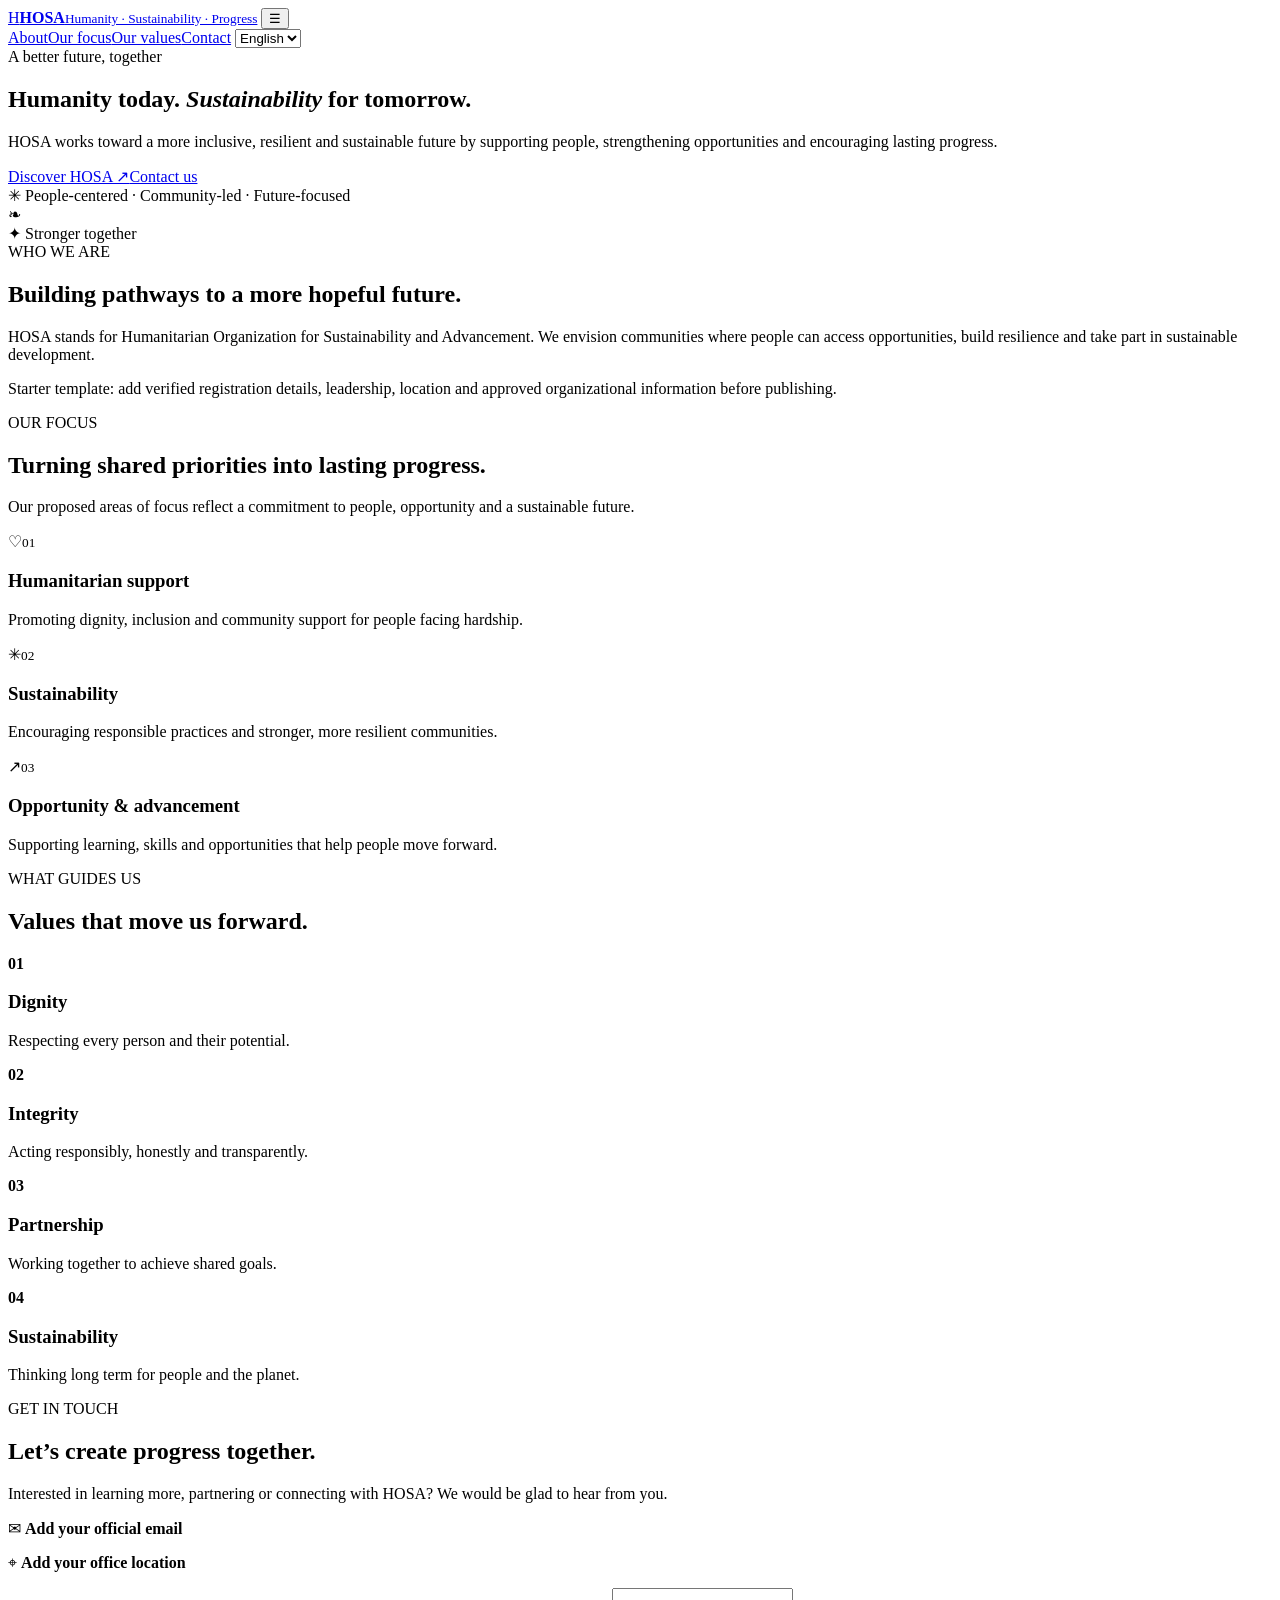
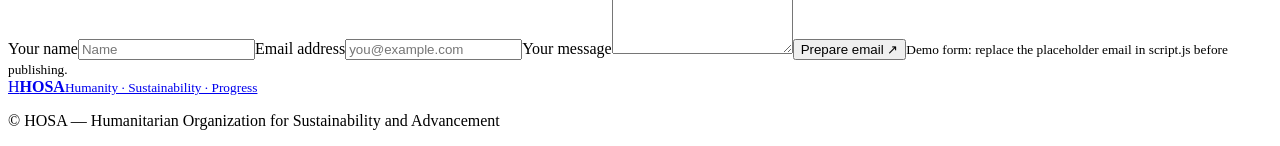
==== index.html @ 3c88d29b "Rename index[1].html to index.html" ====
<!doctype html>
<html lang="en" dir="ltr">
<head>
<meta charset="utf-8"><meta name="viewport" content="width=device-width, initial-scale=1">
<meta name="description" content="HOSA — Humanitarian Organization for Sustainability and Advancement">
<title>HOSA | Humanitarian Organization for Sustainability and Advancement</title>
<link rel="stylesheet" href="styles.css"><script src="script.js" defer></script>
</head>
<body>
<header class="header"><a class="brand" href="#home"><span class="logo">H</span><span><b>HOSA</b><small>Humanity · Sustainability · Progress</small></span></a>
<button id="menuBtn" class="menu-btn" aria-label="Open menu">☰</button>
<nav id="nav"><a href="#about" data-en="About" data-ps="زموږ په اړه" data-fa="درباره ما">About</a><a href="#focus" data-en="Our focus" data-ps="زموږ لومړیتوبونه" data-fa="حوزه‌های کاری">Our focus</a><a href="#values" data-en="Our values" data-ps="زموږ ارزښتونه" data-fa="ارزش‌های ما">Our values</a><a href="#contact" data-en="Contact" data-ps="اړیکه" data-fa="تماس">Contact</a>
<select id="lang" aria-label="Language"><option value="en">English</option><option value="ps">پښتو</option><option value="fa">دری</option></select></nav></header>
<main>
<section class="hero" id="home"><div class="hero-copy"><span class="eyebrow" data-en="A better future, together" data-ps="یو ښه راتلونکی، په ګډه" data-fa="آینده‌ای بهتر، باهم">A better future, together</span>
<h1 data-en="Humanity today. Sustainability for tomorrow." data-ps="نن بشردوستي؛ د سبا لپاره پایداري." data-fa="بشردوستی امروز؛ پایداری برای فردا.">Humanity today. <em>Sustainability</em> for tomorrow.</h1>
<p data-en="HOSA works toward a more inclusive, resilient and sustainable future by supporting people, strengthening opportunities and encouraging lasting progress." data-ps="HOSA د خلکو د ملاتړ، د فرصتونو د پیاوړتیا او دوامدار پرمختګ له لارې د یوه ټول‌شموله او پایدار راتلونکي لپاره کار کوي." data-fa="HOSA برای آینده‌ای فراگیر، تاب‌آور و پایدار از طریق حمایت از مردم و تقویت فرصت‌ها تلاش می‌کند.">HOSA works toward a more inclusive, resilient and sustainable future by supporting people, strengthening opportunities and encouraging lasting progress.</p>
<div class="actions"><a class="button primary" href="#about" data-en="Discover HOSA ↗" data-ps="HOSA وپېژنئ ↗" data-fa="آشنایی با HOSA ↗">Discover HOSA ↗</a><a class="button secondary" href="#contact" data-en="Contact us" data-ps="اړیکه ونیسئ" data-fa="تماس با ما">Contact us</a></div>
<div class="micro">✳ <span data-en="People-centered · Community-led · Future-focused" data-ps="د خلکو په محور · د ټولنې په مشرۍ · د راتلونکي لپاره" data-fa="مردم‌محور · جامعه‌محور · آینده‌نگر">People-centered · Community-led · Future-focused</span></div></div>
<div class="art" aria-label="Decorative illustration of people and nature"><div class="sun"></div><div class="ring ring1"></div><div class="ring ring2"></div><div class="hills"></div><div class="person p1"></div><div class="person p2"></div><div class="person p3"></div><div class="plant">❧</div><div class="float">✦ <span data-en="Stronger together" data-ps="په ګډه پیاوړي کېږو" data-fa="باهم نیرومندتر">Stronger together</span></div></div></section>
<section class="section intro" id="about"><div><label>WHO WE ARE</label><h2 data-en="Building pathways to a more hopeful future." data-ps="د یوه هیله‌من راتلونکي لپاره لارې جوړوو." data-fa="راه‌هایی به سوی آینده‌ای امیدوارکننده می‌سازیم.">Building pathways to a more hopeful future.</h2></div><div><p data-en="HOSA stands for Humanitarian Organization for Sustainability and Advancement. We envision communities where people can access opportunities, build resilience and take part in sustainable development." data-ps="HOSA د پایدارۍ او پرمختګ لپاره د بشردوستانه سازمان لنډ نوم دی. زموږ لید داسې ټولنې دي چې خلک پکې فرصتونو ته لاسرسی ولري او په پایدار پرمختګ کې برخه واخلي." data-fa="HOSA مخفف سازمان بشردوستانه برای پایداری و پیشرفت است. چشم‌انداز ما جوامعی است که مردم در آن به فرصت‌ها دسترسی داشته باشند و در توسعه پایدار سهم بگیرند.">HOSA stands for Humanitarian Organization for Sustainability and Advancement. We envision communities where people can access opportunities, build resilience and take part in sustainable development.</p><p class="notice" data-en="Starter template: add verified registration details, leadership, location and approved organizational information before publishing." data-ps="لومړنۍ نمونه: د رسمي خپرولو مخکې د مؤسسې تایید شوي ثبت، مشرتابه، ځای او معلومات ورزیات کړئ." data-fa="نسخه ابتدایی: پیش از نشر رسمی، معلومات تأییدشده ثبت، رهبری و موقعیت سازمان را اضافه کنید.">Starter template: add verified registration details, leadership, location and approved organizational information before publishing.</p></div></section>
<section class="section focus" id="focus"><div class="heading"><label>OUR FOCUS</label><h2 data-en="Turning shared priorities into lasting progress." data-ps="ګډ لومړیتوبونه په دوامدار پرمختګ بدلول." data-fa="تبدیل اولویت‌های مشترک به پیشرفت پایدار.">Turning shared priorities into lasting progress.</h2><p data-en="Our proposed areas of focus reflect a commitment to people, opportunity and a sustainable future." data-ps="زموږ کاري لومړیتوبونه د خلکو، فرصتونو او پایدار راتلونکي پر ژمنتیا ولاړ دي." data-fa="حوزه‌های کاری پیشنهادی ما نشان‌دهنده تعهد به مردم، فرصت‌ها و آینده پایدار است.">Our proposed areas of focus reflect a commitment to people, opportunity and a sustainable future.</p></div>
<div class="cards"><article><span class="ico">♡</span><small>01</small><h3 data-en="Humanitarian support" data-ps="بشردوستانه ملاتړ" data-fa="حمایت بشردوستانه">Humanitarian support</h3><p data-en="Promoting dignity, inclusion and community support for people facing hardship." data-ps="له ستونزو سره مخ خلکو ته د درناوي، ټول‌شمولیت او ټولنیز ملاتړ پیاوړتیا." data-fa="تقویت کرامت، فراگیری و حمایت اجتماعی از افراد نیازمند.">Promoting dignity, inclusion and community support for people facing hardship.</p></article>
<article class="featured"><span class="ico">✳</span><small>02</small><h3 data-en="Sustainability" data-ps="پایداري" data-fa="پایداری">Sustainability</h3><p data-en="Encouraging responsible practices and stronger, more resilient communities." data-ps="مسؤلانه کړنې او پیاوړې، مقاومې ټولنې هڅول." data-fa="تشویق روش‌های مسئولانه و جوامع نیرومند و تاب‌آور.">Encouraging responsible practices and stronger, more resilient communities.</p></article>
<article><span class="ico">↗</span><small>03</small><h3 data-en="Opportunity & advancement" data-ps="فرصتونه او پرمختګ" data-fa="فرصت و پیشرفت">Opportunity & advancement</h3><p data-en="Supporting learning, skills and opportunities that help people move forward." data-ps="زده‌کړې، مهارتونو او فرصتونو ته ملاتړ چې خلک مخته وړي." data-fa="حمایت از آموزش، مهارت‌ها و فرصت‌هایی که مردم را به پیش می‌برند.">Supporting learning, skills and opportunities that help people move forward.</p></article></div></section>
<section class="section values" id="values"><div class="heading center"><label>WHAT GUIDES US</label><h2 data-en="Values that move us forward." data-ps="هغه ارزښتونه چې موږ مخته وړي." data-fa="ارزش‌هایی که ما را پیش می‌برند.">Values that move us forward.</h2></div><div class="value-grid"><article><b>01</b><h3 data-en="Dignity" data-ps="انساني کرامت" data-fa="کرامت">Dignity</h3><p data-en="Respecting every person and their potential." data-ps="د هر انسان او وړتیاوو درناوی." data-fa="احترام به هر فرد و توانایی‌های او.">Respecting every person and their potential.</p></article><article><b>02</b><h3 data-en="Integrity" data-ps="رښتینولي" data-fa="صداقت">Integrity</h3><p data-en="Acting responsibly, honestly and transparently." data-ps="په مسؤلانه، صادقانه او روښانه ډول عمل کول." data-fa="عمل‌کردن مسئولانه، صادقانه و شفاف.">Acting responsibly, honestly and transparently.</p></article><article><b>03</b><h3 data-en="Partnership" data-ps="ملګرتیا" data-fa="همکاری">Partnership</h3><p data-en="Working together to achieve shared goals." data-ps="د ګډو موخو لپاره په ګډه کار کول." data-fa="کار مشترک برای رسیدن به اهداف مشترک.">Working together to achieve shared goals.</p></article><article><b>04</b><h3 data-en="Sustainability" data-ps="پایداري" data-fa="پایداری">Sustainability</h3><p data-en="Thinking long term for people and the planet." data-ps="د خلکو او چاپېریال لپاره اوږدمهاله فکر." data-fa="نگاه درازمدت برای مردم و محیط زیست.">Thinking long term for people and the planet.</p></article></div></section>
<section class="contact" id="contact"><div class="contact-copy"><label>GET IN TOUCH</label><h2 data-en="Let’s create progress together." data-ps="راځئ په ګډه پرمختګ رامنځته کړو." data-fa="بیایید باهم پیشرفت ایجاد کنیم.">Let’s create progress together.</h2><p data-en="Interested in learning more, partnering or connecting with HOSA? We would be glad to hear from you." data-ps="غواړئ HOSA وپېژنئ یا همکاري ورسره وکړئ؟ موږ به ستاسو له پیغام څخه خوښ شو." data-fa="می‌خواهید درباره HOSA بیشتر بدانید یا همکاری کنید؟ از شنیدن پیام شما خوشحال می‌شویم.">Interested in learning more, partnering or connecting with HOSA? We would be glad to hear from you.</p><p>✉ <b data-en="Add your official email" data-ps="خپل رسمي ایمیل ولیکئ" data-fa="ایمیل رسمی را اضافه کنید">Add your official email</b></p><p>⌖ <b data-en="Add your office location" data-ps="د دفتر ځای ولیکئ" data-fa="موقعیت دفتر را اضافه کنید">Add your office location</b></p></div>
<form id="contactForm"><label for="name" data-en="Your name" data-ps="ستاسو نوم" data-fa="نام شما">Your name</label><input id="name" required placeholder="Name"><label for="email" data-en="Email address" data-ps="برېښنالیک" data-fa="آدرس ایمیل">Email address</label><input id="email" type="email" required placeholder="you@example.com"><label for="message" data-en="Your message" data-ps="ستاسو پیغام" data-fa="پیام شما">Your message</label><textarea id="message" required rows="4"></textarea><button class="button primary" type="submit" data-en="Prepare email ↗" data-ps="ایمیل چمتو کړئ ↗" data-fa="آماده‌سازی ایمیل ↗">Prepare email ↗</button><small id="formNote">Demo form: replace the placeholder email in script.js before publishing.</small></form></section>
</main><footer><a class="brand" href="#home"><span class="logo">H</span><span><b>HOSA</b><small>Humanity · Sustainability · Progress</small></span></a><p>© <span id="year"></span> HOSA — Humanitarian Organization for Sustainability and Advancement</p></footer>
</body></html>
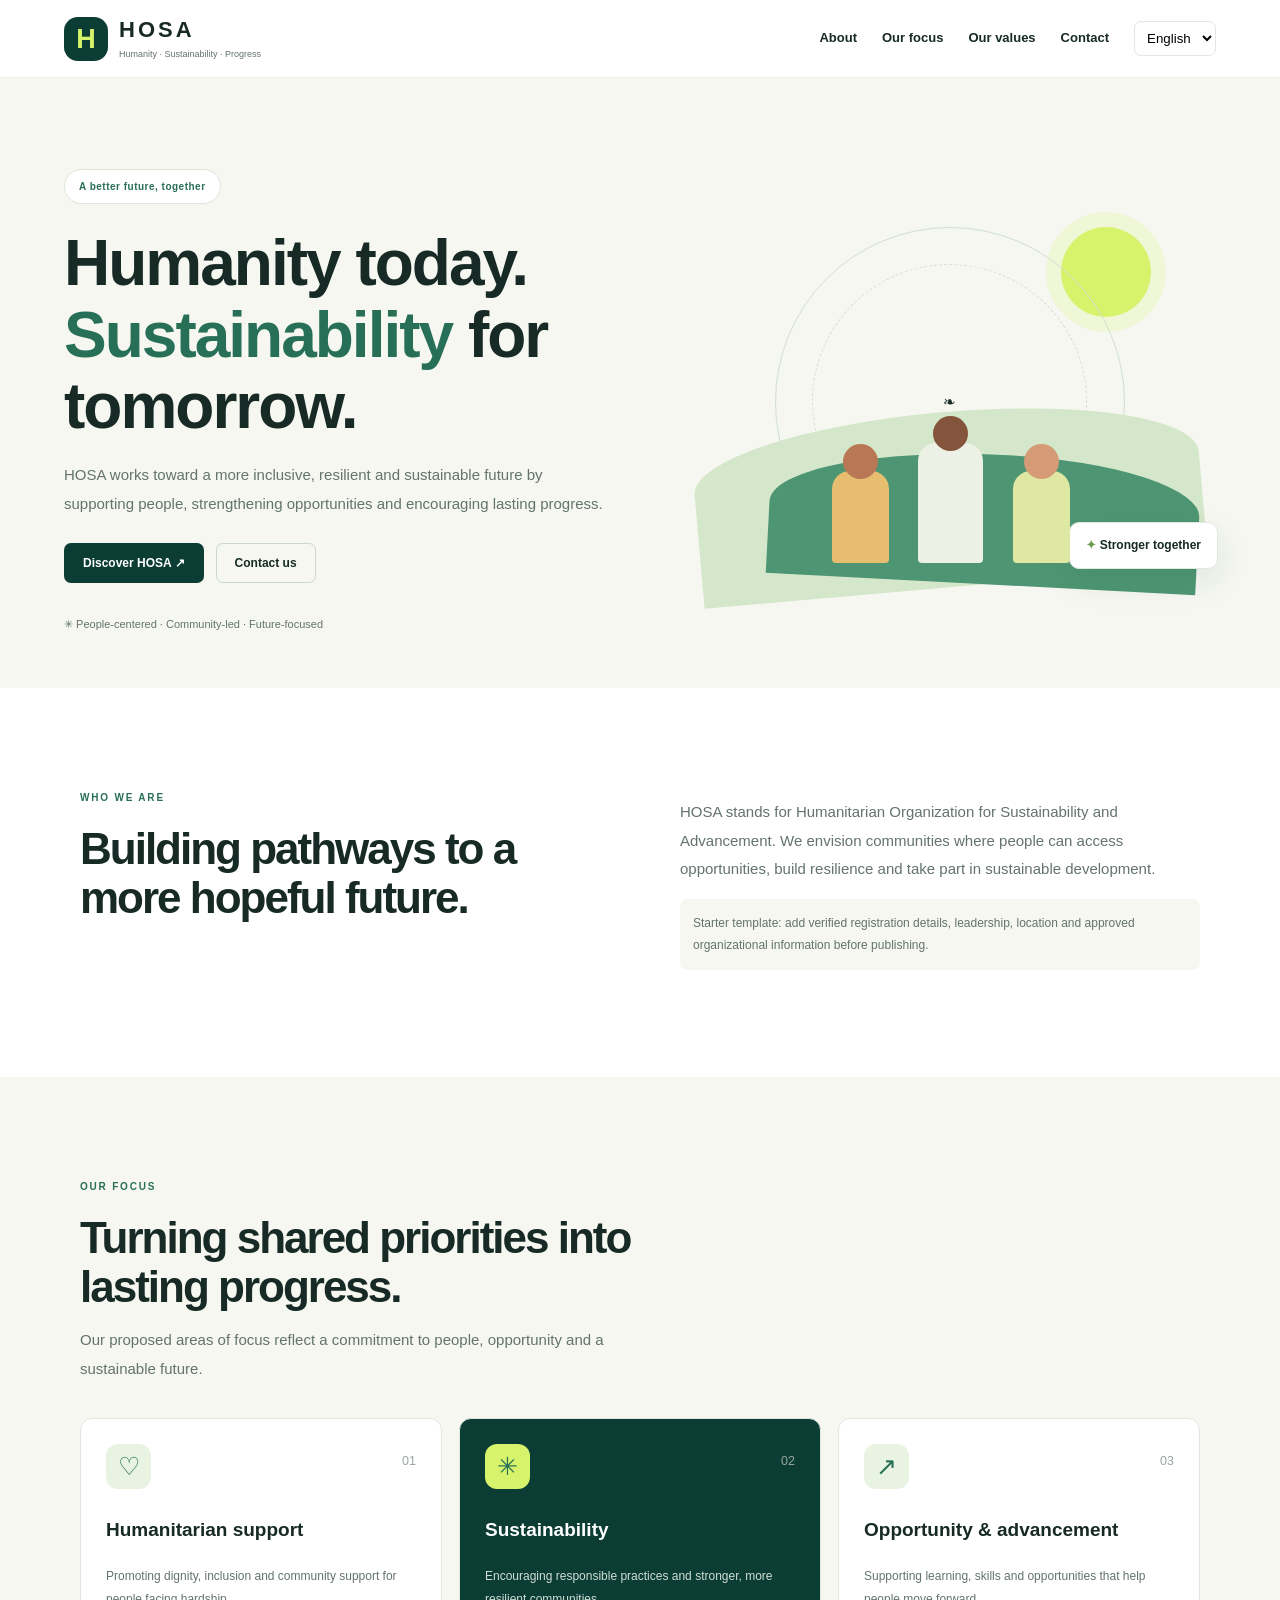
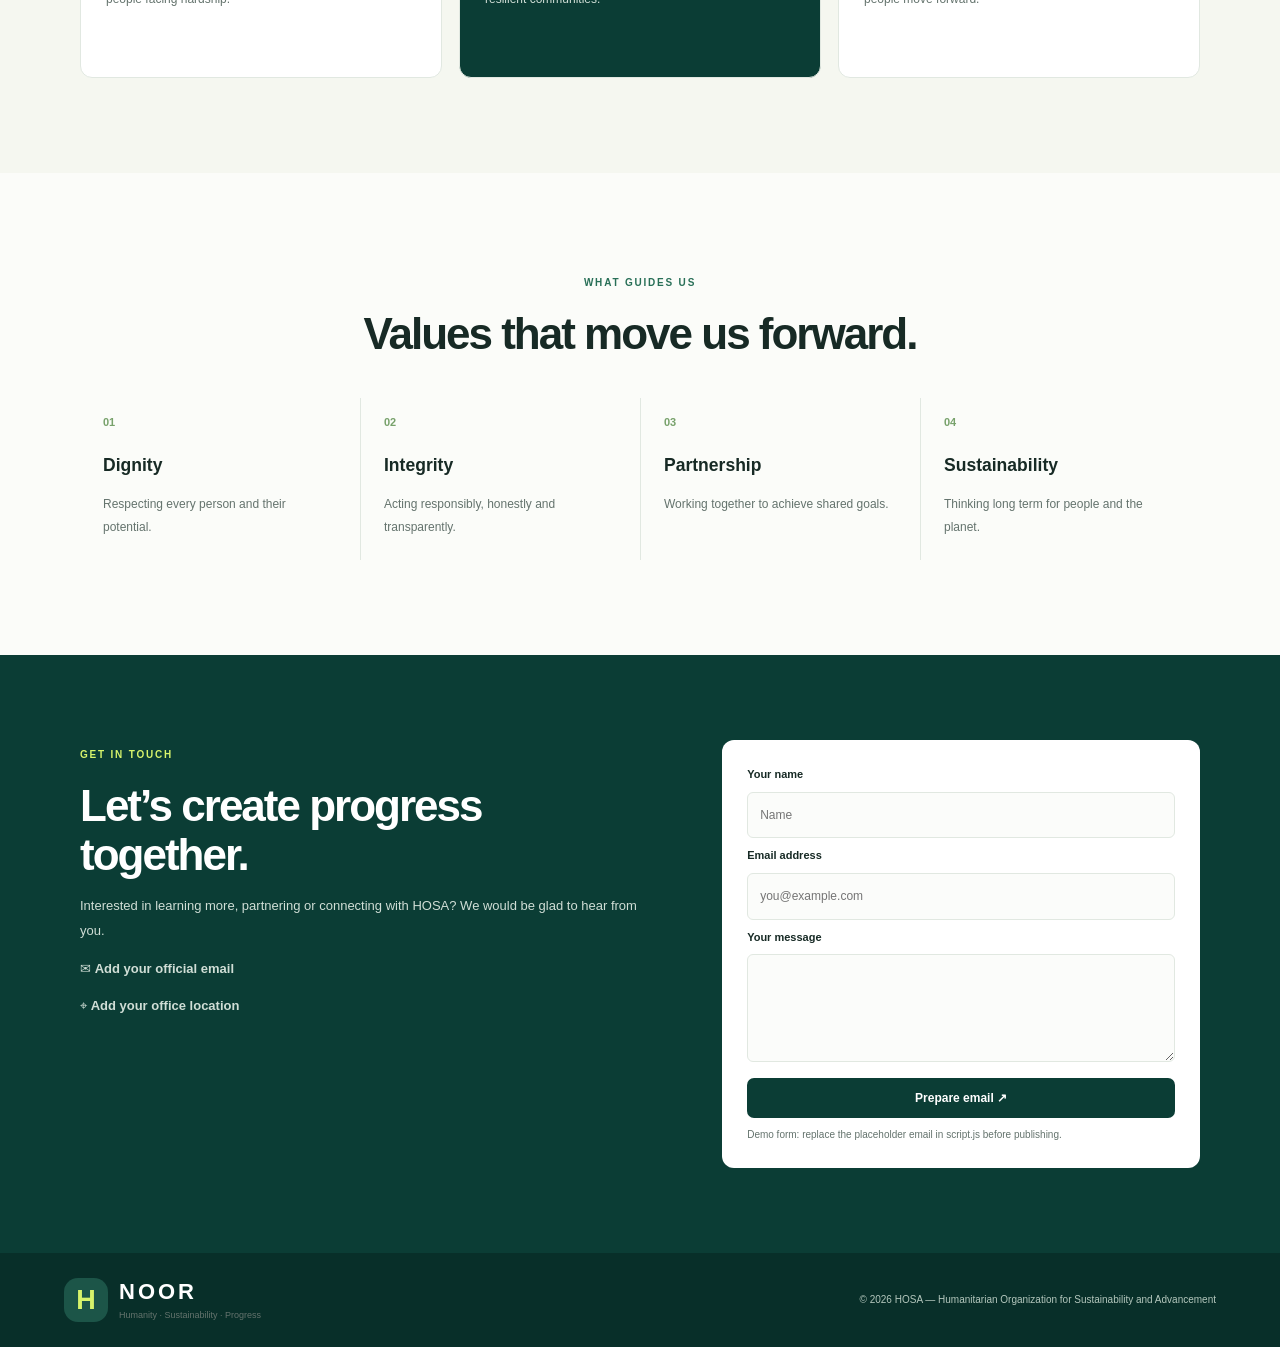
==== commit 14f387b3: "Update organization name and description in index.html" ====
--- a/index.html
+++ b/index.html
@@ -2,8 +2,8 @@
 <html lang="en" dir="ltr">
 <head>
 <meta charset="utf-8"><meta name="viewport" content="width=device-width, initial-scale=1">
-<meta name="description" content="HOSA — Humanitarian Organization for Sustainability and Advancement">
-<title>HOSA | Humanitarian Organization for Sustainability and Advancement</title>
+<meta name="description" content="NOOR — Nonprofit Organization for Opportunities and Relief">
+<title>NOOR | Nonprofit Organization for Opportunities and Relief</title>
 <link rel="stylesheet" href="styles.css"><script src="script.js" defer></script>
 </head>
 <body>
@@ -13,8 +13,8 @@
 <select id="lang" aria-label="Language"><option value="en">English</option><option value="ps">پښتو</option><option value="fa">دری</option></select></nav></header>
 <main>
 <section class="hero" id="home"><div class="hero-copy"><span class="eyebrow" data-en="A better future, together" data-ps="یو ښه راتلونکی، په ګډه" data-fa="آینده‌ای بهتر، باهم">A better future, together</span>
-<h1 data-en="Humanity today. Sustainability for tomorrow." data-ps="نن بشردوستي؛ د سبا لپاره پایداري." data-fa="بشردوستی امروز؛ پایداری برای فردا.">Humanity today. <em>Sustainability</em> for tomorrow.</h1>
-<p data-en="HOSA works toward a more inclusive, resilient and sustainable future by supporting people, strengthening opportunities and encouraging lasting progress." data-ps="HOSA د خلکو د ملاتړ، د فرصتونو د پیاوړتیا او دوامدار پرمختګ له لارې د یوه ټول‌شموله او پایدار راتلونکي لپاره کار کوي." data-fa="HOSA برای آینده‌ای فراگیر، تاب‌آور و پایدار از طریق حمایت از مردم و تقویت فرصت‌ها تلاش می‌کند.">HOSA works toward a more inclusive, resilient and sustainable future by supporting people, strengthening opportunities and encouraging lasting progress.</p>
+<h1 data-en="Hope Through Humanity." data-ps="د انسانیت له لارې هیله." data-fa="امید از مسیر انسانیت.">Humanity today. <em>Sustainability</em> for tomorrow.</h1>
+<p data-en="NOOR works toward a more inclusive, resilient and sustainable future by supporting people, strengthening opportunities and encouraging lasting progress." data-ps="HOSA د خلکو د ملاتړ، د فرصتونو د پیاوړتیا او دوامدار پرمختګ له لارې د یوه ټول‌شموله او پایدار راتلونکي لپاره کار کوي." data-fa="HOSA برای آینده‌ای فراگیر، تاب‌آور و پایدار از طریق حمایت از مردم و تقویت فرصت‌ها تلاش می‌کند.">HOSA works toward a more inclusive, resilient and sustainable future by supporting people, strengthening opportunities and encouraging lasting progress.</p>
 <div class="actions"><a class="button primary" href="#about" data-en="Discover HOSA ↗" data-ps="HOSA وپېژنئ ↗" data-fa="آشنایی با HOSA ↗">Discover HOSA ↗</a><a class="button secondary" href="#contact" data-en="Contact us" data-ps="اړیکه ونیسئ" data-fa="تماس با ما">Contact us</a></div>
 <div class="micro">✳ <span data-en="People-centered · Community-led · Future-focused" data-ps="د خلکو په محور · د ټولنې په مشرۍ · د راتلونکي لپاره" data-fa="مردم‌محور · جامعه‌محور · آینده‌نگر">People-centered · Community-led · Future-focused</span></div></div>
 <div class="art" aria-label="Decorative illustration of people and nature"><div class="sun"></div><div class="ring ring1"></div><div class="ring ring2"></div><div class="hills"></div><div class="person p1"></div><div class="person p2"></div><div class="person p3"></div><div class="plant">❧</div><div class="float">✦ <span data-en="Stronger together" data-ps="په ګډه پیاوړي کېږو" data-fa="باهم نیرومندتر">Stronger together</span></div></div></section>
@@ -26,5 +26,5 @@
 <section class="section values" id="values"><div class="heading center"><label>WHAT GUIDES US</label><h2 data-en="Values that move us forward." data-ps="هغه ارزښتونه چې موږ مخته وړي." data-fa="ارزش‌هایی که ما را پیش می‌برند.">Values that move us forward.</h2></div><div class="value-grid"><article><b>01</b><h3 data-en="Dignity" data-ps="انساني کرامت" data-fa="کرامت">Dignity</h3><p data-en="Respecting every person and their potential." data-ps="د هر انسان او وړتیاوو درناوی." data-fa="احترام به هر فرد و توانایی‌های او.">Respecting every person and their potential.</p></article><article><b>02</b><h3 data-en="Integrity" data-ps="رښتینولي" data-fa="صداقت">Integrity</h3><p data-en="Acting responsibly, honestly and transparently." data-ps="په مسؤلانه، صادقانه او روښانه ډول عمل کول." data-fa="عمل‌کردن مسئولانه، صادقانه و شفاف.">Acting responsibly, honestly and transparently.</p></article><article><b>03</b><h3 data-en="Partnership" data-ps="ملګرتیا" data-fa="همکاری">Partnership</h3><p data-en="Working together to achieve shared goals." data-ps="د ګډو موخو لپاره په ګډه کار کول." data-fa="کار مشترک برای رسیدن به اهداف مشترک.">Working together to achieve shared goals.</p></article><article><b>04</b><h3 data-en="Sustainability" data-ps="پایداري" data-fa="پایداری">Sustainability</h3><p data-en="Thinking long term for people and the planet." data-ps="د خلکو او چاپېریال لپاره اوږدمهاله فکر." data-fa="نگاه درازمدت برای مردم و محیط زیست.">Thinking long term for people and the planet.</p></article></div></section>
 <section class="contact" id="contact"><div class="contact-copy"><label>GET IN TOUCH</label><h2 data-en="Let’s create progress together." data-ps="راځئ په ګډه پرمختګ رامنځته کړو." data-fa="بیایید باهم پیشرفت ایجاد کنیم.">Let’s create progress together.</h2><p data-en="Interested in learning more, partnering or connecting with HOSA? We would be glad to hear from you." data-ps="غواړئ HOSA وپېژنئ یا همکاري ورسره وکړئ؟ موږ به ستاسو له پیغام څخه خوښ شو." data-fa="می‌خواهید درباره HOSA بیشتر بدانید یا همکاری کنید؟ از شنیدن پیام شما خوشحال می‌شویم.">Interested in learning more, partnering or connecting with HOSA? We would be glad to hear from you.</p><p>✉ <b data-en="Add your official email" data-ps="خپل رسمي ایمیل ولیکئ" data-fa="ایمیل رسمی را اضافه کنید">Add your official email</b></p><p>⌖ <b data-en="Add your office location" data-ps="د دفتر ځای ولیکئ" data-fa="موقعیت دفتر را اضافه کنید">Add your office location</b></p></div>
 <form id="contactForm"><label for="name" data-en="Your name" data-ps="ستاسو نوم" data-fa="نام شما">Your name</label><input id="name" required placeholder="Name"><label for="email" data-en="Email address" data-ps="برېښنالیک" data-fa="آدرس ایمیل">Email address</label><input id="email" type="email" required placeholder="you@example.com"><label for="message" data-en="Your message" data-ps="ستاسو پیغام" data-fa="پیام شما">Your message</label><textarea id="message" required rows="4"></textarea><button class="button primary" type="submit" data-en="Prepare email ↗" data-ps="ایمیل چمتو کړئ ↗" data-fa="آماده‌سازی ایمیل ↗">Prepare email ↗</button><small id="formNote">Demo form: replace the placeholder email in script.js before publishing.</small></form></section>
-</main><footer><a class="brand" href="#home"><span class="logo">H</span><span><b>HOSA</b><small>Humanity · Sustainability · Progress</small></span></a><p>© <span id="year"></span> HOSA — Humanitarian Organization for Sustainability and Advancement</p></footer>
+</main><footer><a class="brand" href="#home"><span class="logo">H</span><span><b>NOOR</b><small>Humanity · Sustainability · Progress</small></span></a><p>© <span id="year"></span> HOSA — Humanitarian Organization for Sustainability and Advancement</p></footer>
 </body></html>
--- a/styles.css
+++ b/styles.css
@@ -0,0 +1,3 @@
+@import url('https://fonts.googleapis.com/css2?family=DM+Sans:wght@400;500;600;700;800&display=swap');
+:root{--green:#0b3d35;--green2:#286f57;--lime:#d7f36b;--cream:#f5f7f0;--ink:#172a25;--muted:#64736d;--line:#e1e8e1}*{box-sizing:border-box}html{scroll-behavior:smooth}body{margin:0;color:var(--ink);font:15px/1.7 'DM Sans',Arial,sans-serif}a{color:inherit;text-decoration:none}.header{height:78px;display:flex;align-items:center;justify-content:space-between;padding:0 max(5%,calc((100% - 1180px)/2));border-bottom:1px solid #e9eee8;background:#fff;position:sticky;top:0;z-index:5}.brand{display:flex;align-items:center;gap:11px}.brand>span:last-child{display:flex;flex-direction:column;line-height:1.2}.brand b{font-size:22px;letter-spacing:3px}.brand small{font-size:9px;color:var(--muted);margin-top:5px}.logo{background:var(--green);color:var(--lime);width:44px;height:44px;border-radius:14px;display:grid;place-items:center;font-size:27px;font-weight:800}.header nav{display:flex;align-items:center;gap:25px;font-size:13px;font-weight:700}.header nav a:hover{color:var(--green2)}select{padding:8px;border:1px solid var(--line);border-radius:7px;background:white}.menu-btn{display:none;background:white;border:1px solid var(--line);border-radius:8px;padding:8px 12px;font-size:20px}.hero{background:var(--cream);padding:75px max(5%,calc((100% - 1180px)/2)) 38px;display:grid;grid-template-columns:1.05fr .95fr;align-items:center;gap:30px;min-height:610px;overflow:hidden}.eyebrow,label{font-size:10px;font-weight:800;letter-spacing:1.8px;color:var(--green2)}.eyebrow{display:inline-block;background:white;border:1px solid #dbe8d9;border-radius:30px;padding:8px 14px;letter-spacing:.5px}.hero h1,.section h2,.contact h2{font-size:clamp(38px,5vw,64px);line-height:1.12;letter-spacing:-2px;margin:24px 0 18px}.hero h1 em{font-style:normal;color:var(--green2)}.hero p,.section p,.contact p{color:var(--muted);line-height:1.9}.hero-copy>p{max-width:540px}.actions{display:flex;gap:12px;flex-wrap:wrap;margin-top:25px}.button{display:inline-flex;align-items:center;justify-content:center;border:1px solid transparent;border-radius:7px;padding:12px 18px;font:700 12px 'DM Sans',sans-serif;cursor:pointer}.primary{background:var(--green);color:white}.secondary{border-color:#cbd8ce}.micro{margin-top:32px;color:var(--muted);font-size:11px}.art{height:410px;position:relative;display:grid;place-items:center}.ring{position:absolute;border:1px solid #d1e0d0;border-radius:50%;width:350px;height:350px}.ring2{width:275px;height:275px;border-style:dashed}.sun{position:absolute;width:90px;height:90px;background:var(--lime);border-radius:50%;top:30px;right:65px;box-shadow:0 0 0 15px #d7f36b30}.hills{position:absolute;bottom:20px;width:95%;height:175px;background:#d4e7ca;border-radius:50% 50% 0 0/35% 35% 0 0;transform:rotate(-5deg)}.hills:after{content:"";position:absolute;bottom:0;left:14%;width:85%;height:130px;background:#4e9673;border-radius:55% 45% 0 0/45% 40% 0 0;transform:rotate(8deg)}.person{position:absolute;z-index:2;bottom:44px;width:57px;height:92px;border-radius:18px 18px 4px 4px;background:#e6bd70}.person:before{content:"";position:absolute;width:35px;height:35px;left:11px;top:-27px;border-radius:50%;background:#b97855}.p1{left:28%;background:#e7bd70}.p2{left:44%;height:120px;width:65px;background:#edf1e5}.p2:before{left:15px;background:#85543d}.p3{left:62%;background:#dfe8a2}.p3:before{background:#d59b77}.float{position:absolute;bottom:38px;right:-2px;background:#fff;border:1px solid var(--line);border-radius:10px;padding:12px 16px;box-shadow:0 12px 35px #123d2817;font-size:12px;font-weight:800}.float:first-letter{color:#6d9b4b}.section{padding:95px max(5%,calc((100% - 1120px)/2))}.intro{display:grid;grid-template-columns:1fr 1fr;gap:80px}.section h2,.contact h2{font-size:clamp(32px,3.5vw,44px);margin:15px 0}.notice{font-size:12px!important;background:#f5f7f0;padding:13px;border-radius:7px}.focus{background:#f5f7f0}.heading{max-width:650px;margin-bottom:35px}.heading p{max-width:550px}.cards{display:grid;grid-template-columns:repeat(3,1fr);gap:17px}.cards article{position:relative;padding:25px;background:white;border:1px solid var(--line);border-radius:12px;min-height:260px}.cards article.featured{background:var(--green);color:white}.ico{display:grid;place-items:center;width:45px;height:45px;border-radius:12px;background:#e8f3e1;color:var(--green2);font-size:25px}.featured .ico{background:var(--lime)}.cards small{position:absolute;right:25px;top:32px;color:#9aa69d}.cards h3{margin-top:25px;font-size:19px}.cards p,.value-grid p{font-size:12px;color:var(--muted)}.featured p{color:#d0ded6}.values{background:#fbfcf9}.center{text-align:center;margin-inline:auto}.value-grid{display:grid;grid-template-columns:repeat(4,1fr);margin-top:40px}.value-grid article{padding:10px 23px;border-left:1px solid var(--line)}.value-grid article:first-child{border:0}.value-grid b{color:#77a16b;font-size:11px}.value-grid h3{margin-bottom:5px}.contact{background:var(--green);color:white;padding:85px max(5%,calc((100% - 1120px)/2));display:grid;grid-template-columns:1fr .85fr;gap:80px}.contact label{color:var(--lime)}.contact p{color:#d0ded6;font-size:13px}.contact form{background:white;color:var(--ink);border-radius:12px;padding:25px;display:flex;flex-direction:column;gap:8px}.contact form label{color:var(--ink);letter-spacing:0;font-size:11px}.contact input,.contact textarea{padding:12px;border:1px solid var(--line);border-radius:6px;font:inherit;font-size:12px;background:#fbfcfa}.contact form .button{margin-top:8px}.contact form small{font-size:10px;color:var(--muted)}footer{background:#082f29;color:white;padding:25px 5%;display:flex;align-items:center;justify-content:space-between;gap:20px}footer .logo{background:#1c5548}footer p{font-size:10px;color:#b4c7bd} [dir=rtl] body{text-align:right}[dir=rtl] .header,[dir=rtl] .header nav,[dir=rtl] .actions{direction:rtl}[dir=rtl] .sun{right:auto;left:65px}[dir=rtl] .float{right:auto;left:0}[dir=rtl] .p1{left:auto;right:28%}[dir=rtl] .p2{left:auto;right:44%}[dir=rtl] .p3{left:auto;right:62%}
+@media(max-width:760px){.header{height:70px;padding:0 18px}.menu-btn{display:block}.header nav{display:none;position:absolute;top:69px;left:0;right:0;background:white;padding:20px;flex-direction:column;align-items:stretch;gap:16px;border-bottom:1px solid var(--line)}.header nav.open{display:flex}.hero{padding:48px 22px 25px;grid-template-columns:1fr}.hero h1{font-size:43px}.art{height:320px}.ring{width:280px;height:280px}.ring2{width:220px;height:220px}.intro{grid-template-columns:1fr;gap:20px}.section{padding:65px 22px}.cards{grid-template-columns:1fr}.cards article{min-height:220px}.value-grid{grid-template-columns:1fr 1fr;row-gap:20px}.value-grid article:nth-child(3){border:0}.value-grid article{padding:10px 15px}.contact{padding:60px 22px;grid-template-columns:1fr;gap:25px}footer{align-items:flex-start;flex-direction:column;padding:25px 22px}}
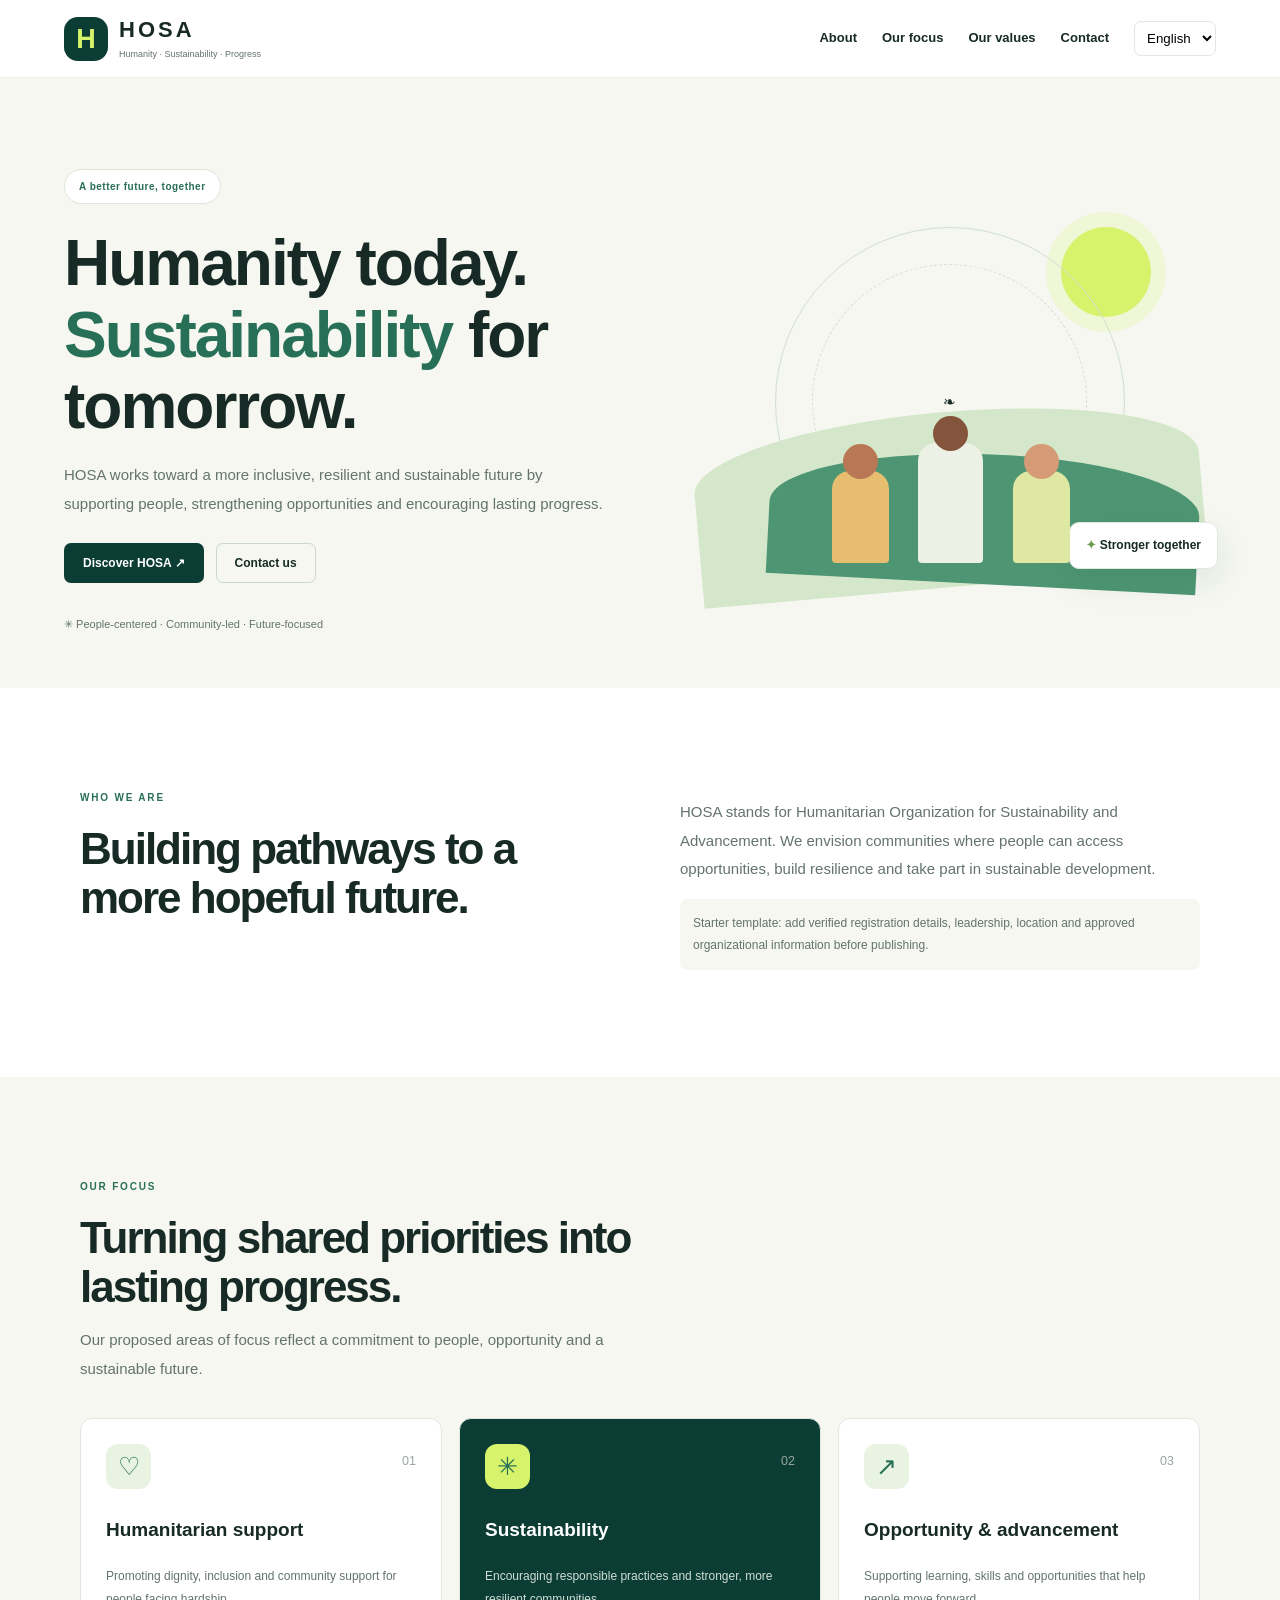
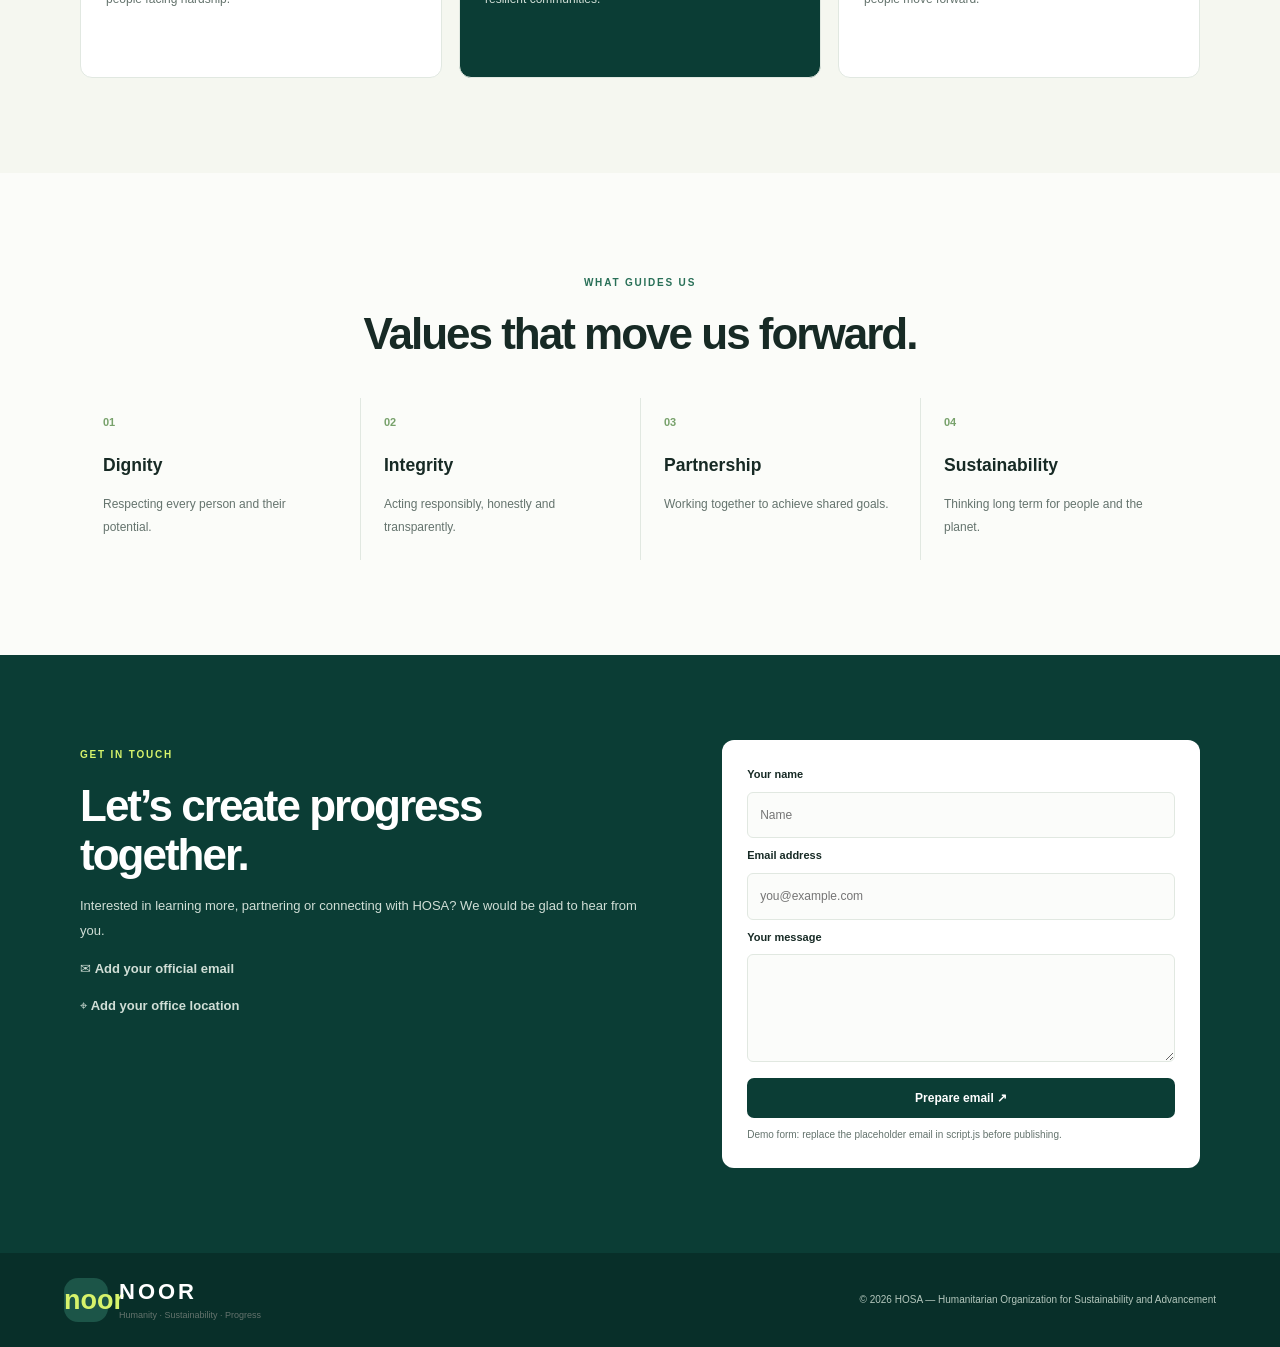
==== commit 1b81089b: "Modify footer branding and main section layout Updated footer branding and main section structure." ====
--- a/index.html
+++ b/index.html
@@ -26,5 +26,5 @@
 <section class="section values" id="values"><div class="heading center"><label>WHAT GUIDES US</label><h2 data-en="Values that move us forward." data-ps="هغه ارزښتونه چې موږ مخته وړي." data-fa="ارزش‌هایی که ما را پیش می‌برند.">Values that move us forward.</h2></div><div class="value-grid"><article><b>01</b><h3 data-en="Dignity" data-ps="انساني کرامت" data-fa="کرامت">Dignity</h3><p data-en="Respecting every person and their potential." data-ps="د هر انسان او وړتیاوو درناوی." data-fa="احترام به هر فرد و توانایی‌های او.">Respecting every person and their potential.</p></article><article><b>02</b><h3 data-en="Integrity" data-ps="رښتینولي" data-fa="صداقت">Integrity</h3><p data-en="Acting responsibly, honestly and transparently." data-ps="په مسؤلانه، صادقانه او روښانه ډول عمل کول." data-fa="عمل‌کردن مسئولانه، صادقانه و شفاف.">Acting responsibly, honestly and transparently.</p></article><article><b>03</b><h3 data-en="Partnership" data-ps="ملګرتیا" data-fa="همکاری">Partnership</h3><p data-en="Working together to achieve shared goals." data-ps="د ګډو موخو لپاره په ګډه کار کول." data-fa="کار مشترک برای رسیدن به اهداف مشترک.">Working together to achieve shared goals.</p></article><article><b>04</b><h3 data-en="Sustainability" data-ps="پایداري" data-fa="پایداری">Sustainability</h3><p data-en="Thinking long term for people and the planet." data-ps="د خلکو او چاپېریال لپاره اوږدمهاله فکر." data-fa="نگاه درازمدت برای مردم و محیط زیست.">Thinking long term for people and the planet.</p></article></div></section>
 <section class="contact" id="contact"><div class="contact-copy"><label>GET IN TOUCH</label><h2 data-en="Let’s create progress together." data-ps="راځئ په ګډه پرمختګ رامنځته کړو." data-fa="بیایید باهم پیشرفت ایجاد کنیم.">Let’s create progress together.</h2><p data-en="Interested in learning more, partnering or connecting with HOSA? We would be glad to hear from you." data-ps="غواړئ HOSA وپېژنئ یا همکاري ورسره وکړئ؟ موږ به ستاسو له پیغام څخه خوښ شو." data-fa="می‌خواهید درباره HOSA بیشتر بدانید یا همکاری کنید؟ از شنیدن پیام شما خوشحال می‌شویم.">Interested in learning more, partnering or connecting with HOSA? We would be glad to hear from you.</p><p>✉ <b data-en="Add your official email" data-ps="خپل رسمي ایمیل ولیکئ" data-fa="ایمیل رسمی را اضافه کنید">Add your official email</b></p><p>⌖ <b data-en="Add your office location" data-ps="د دفتر ځای ولیکئ" data-fa="موقعیت دفتر را اضافه کنید">Add your office location</b></p></div>
 <form id="contactForm"><label for="name" data-en="Your name" data-ps="ستاسو نوم" data-fa="نام شما">Your name</label><input id="name" required placeholder="Name"><label for="email" data-en="Email address" data-ps="برېښنالیک" data-fa="آدرس ایمیل">Email address</label><input id="email" type="email" required placeholder="you@example.com"><label for="message" data-en="Your message" data-ps="ستاسو پیغام" data-fa="پیام شما">Your message</label><textarea id="message" required rows="4"></textarea><button class="button primary" type="submit" data-en="Prepare email ↗" data-ps="ایمیل چمتو کړئ ↗" data-fa="آماده‌سازی ایمیل ↗">Prepare email ↗</button><small id="formNote">Demo form: replace the placeholder email in script.js before publishing.</small></form></section>
-</main><footer><a class="brand" href="#home"><span class="logo">H</span><span><b>NOOR</b><small>Humanity · Sustainability · Progress</small></span></a><p>© <span id="year"></span> HOSA — Humanitarian Organization for Sustainability and Advancement</p></footer>
+</main><footer><a class="brand" href="#home"><span class="logo">noor</span><span><b>NOOR</b><small>Humanity · Sustainability · Progress</small></span></a><p>© <span id="year"></span> HOSA — Humanitarian Organization for Sustainability and Advancement</p></footer>
 </body></html>
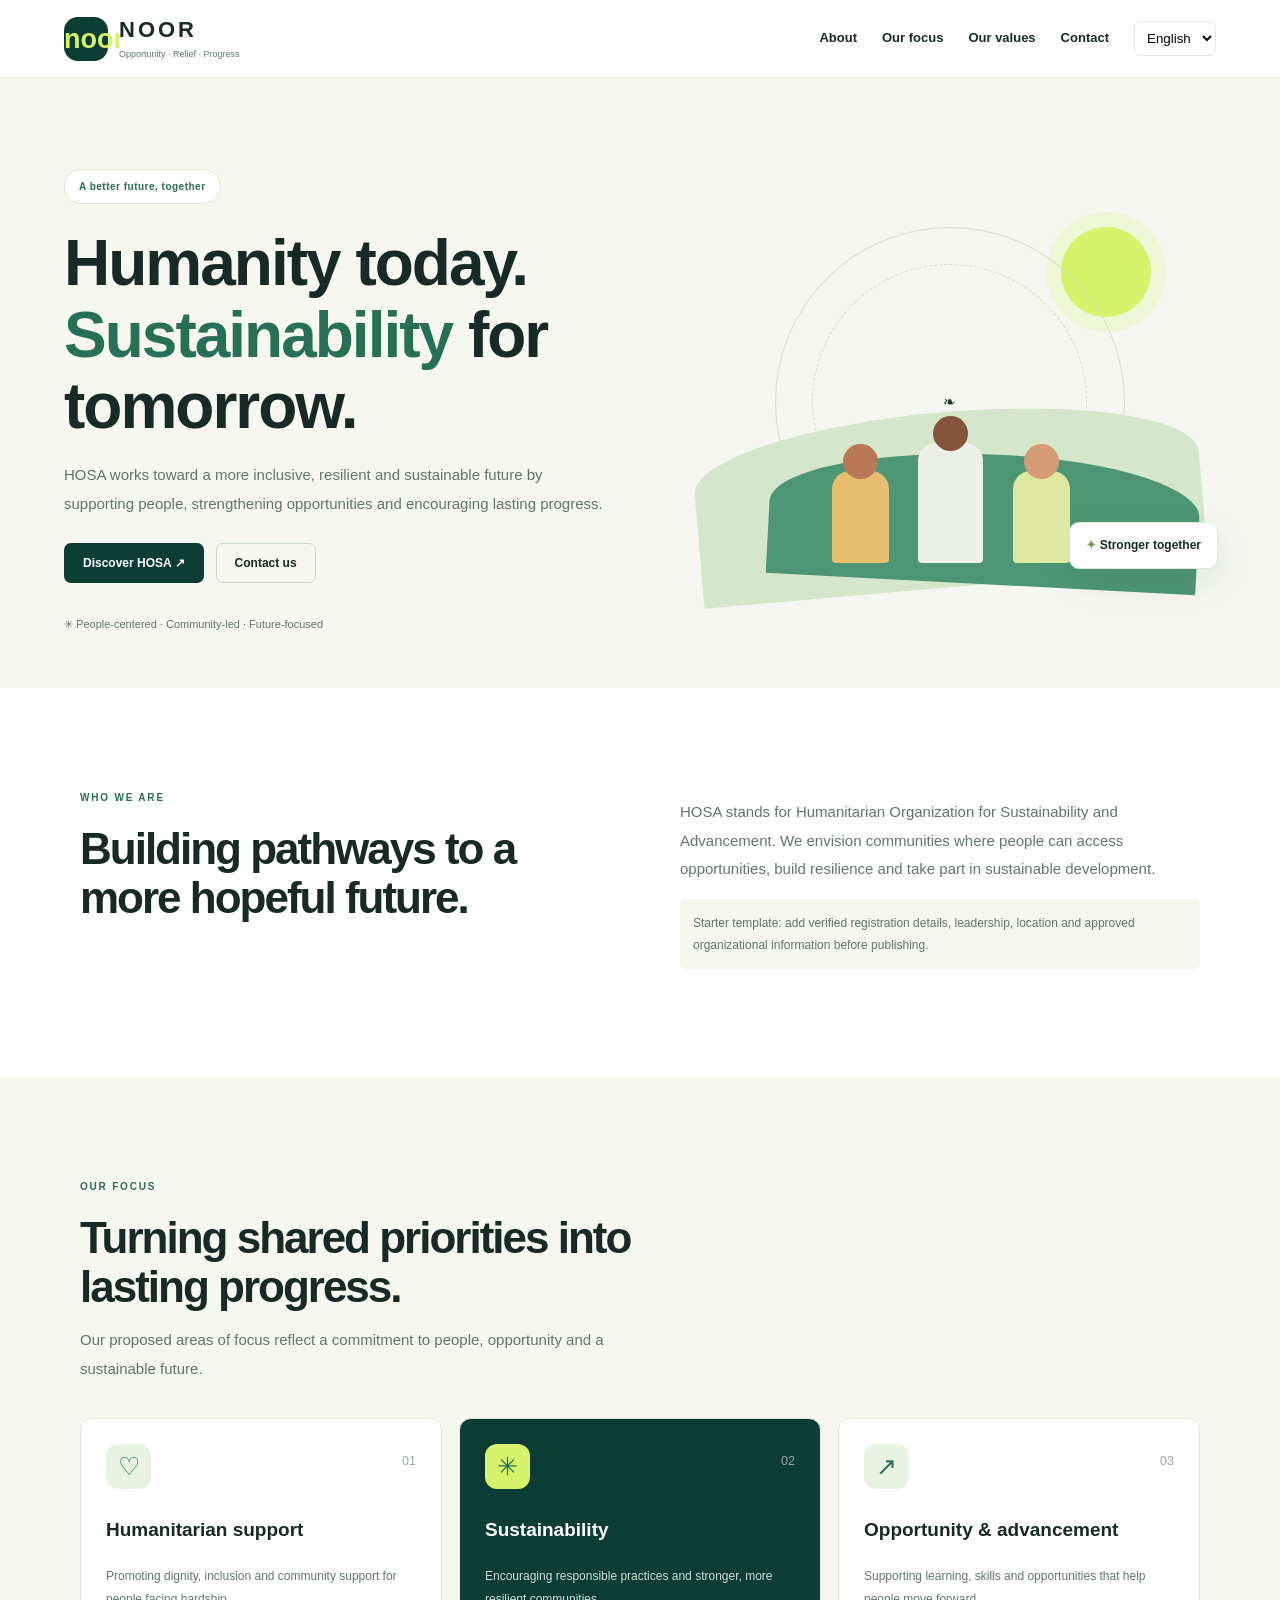
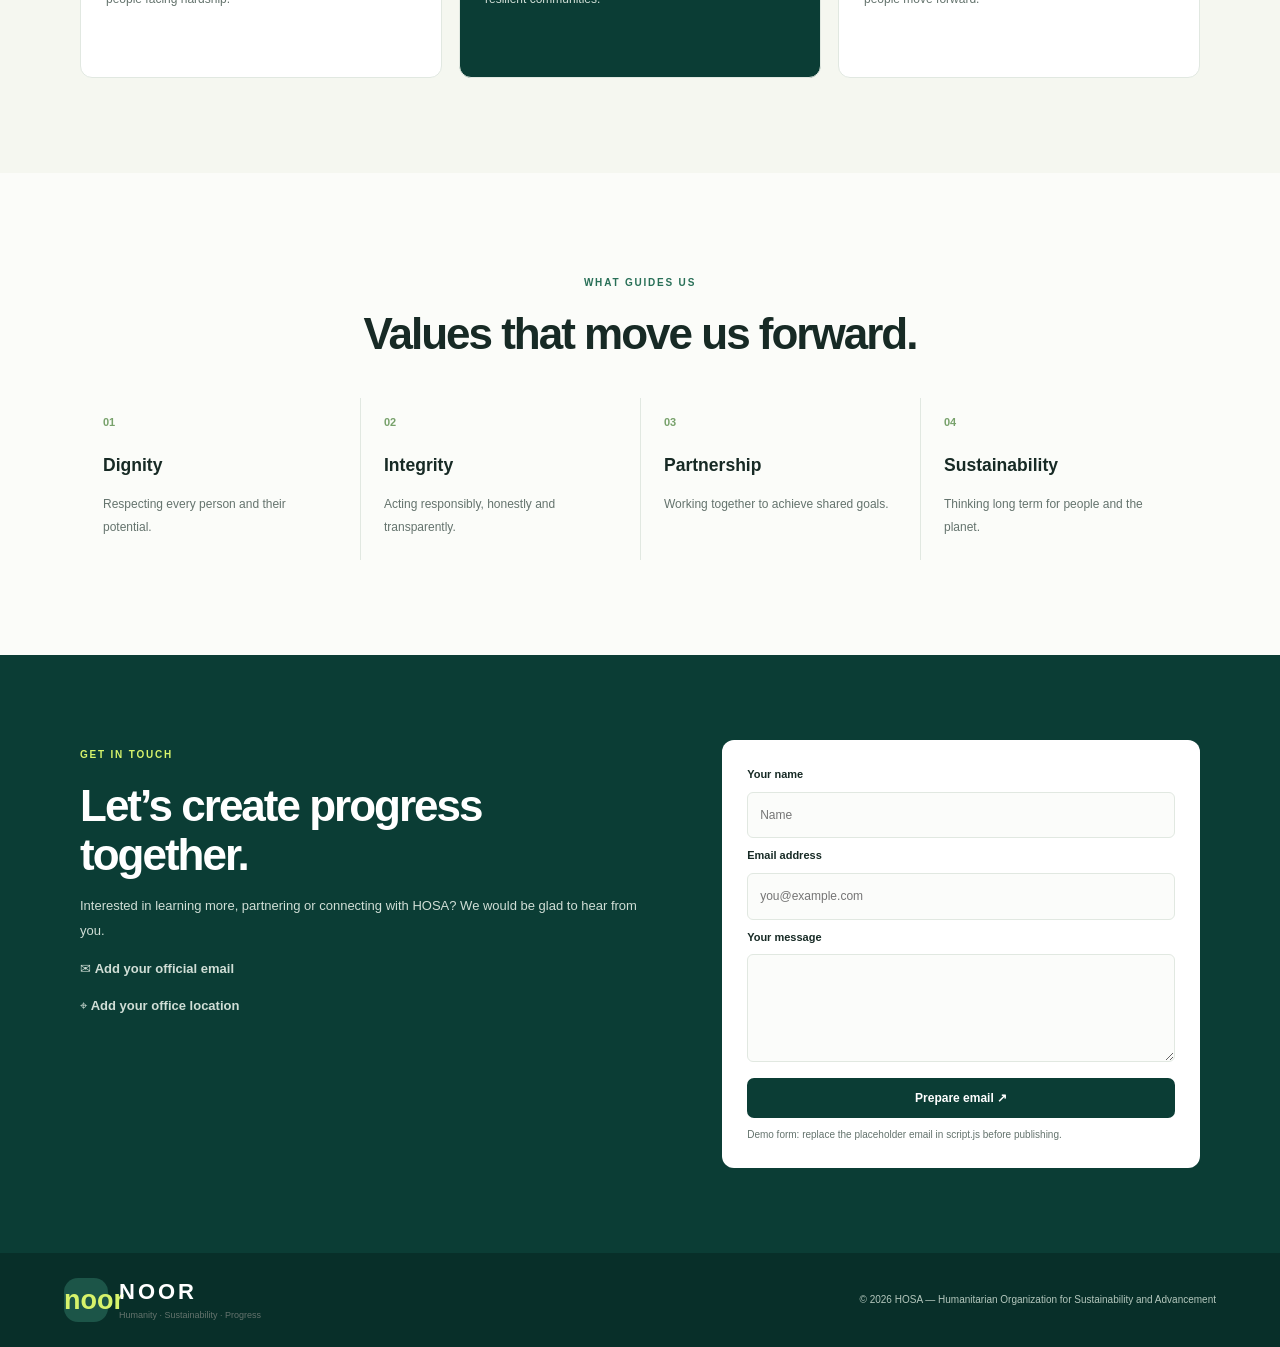
==== commit 40086093: "Update header branding and navigation labels" ====
--- a/index.html
+++ b/index.html
@@ -7,7 +7,7 @@
 <link rel="stylesheet" href="styles.css"><script src="script.js" defer></script>
 </head>
 <body>
-<header class="header"><a class="brand" href="#home"><span class="logo">H</span><span><b>HOSA</b><small>Humanity · Sustainability · Progress</small></span></a>
+<header class="header"><a class="brand" href="#home"><span class="logo">noor</span><span><b>NOOR</b><small>Opportunity · Relief · Progress</small></span></a>
 <button id="menuBtn" class="menu-btn" aria-label="Open menu">☰</button>
 <nav id="nav"><a href="#about" data-en="About" data-ps="زموږ په اړه" data-fa="درباره ما">About</a><a href="#focus" data-en="Our focus" data-ps="زموږ لومړیتوبونه" data-fa="حوزه‌های کاری">Our focus</a><a href="#values" data-en="Our values" data-ps="زموږ ارزښتونه" data-fa="ارزش‌های ما">Our values</a><a href="#contact" data-en="Contact" data-ps="اړیکه" data-fa="تماس">Contact</a>
 <select id="lang" aria-label="Language"><option value="en">English</option><option value="ps">پښتو</option><option value="fa">دری</option></select></nav></header>
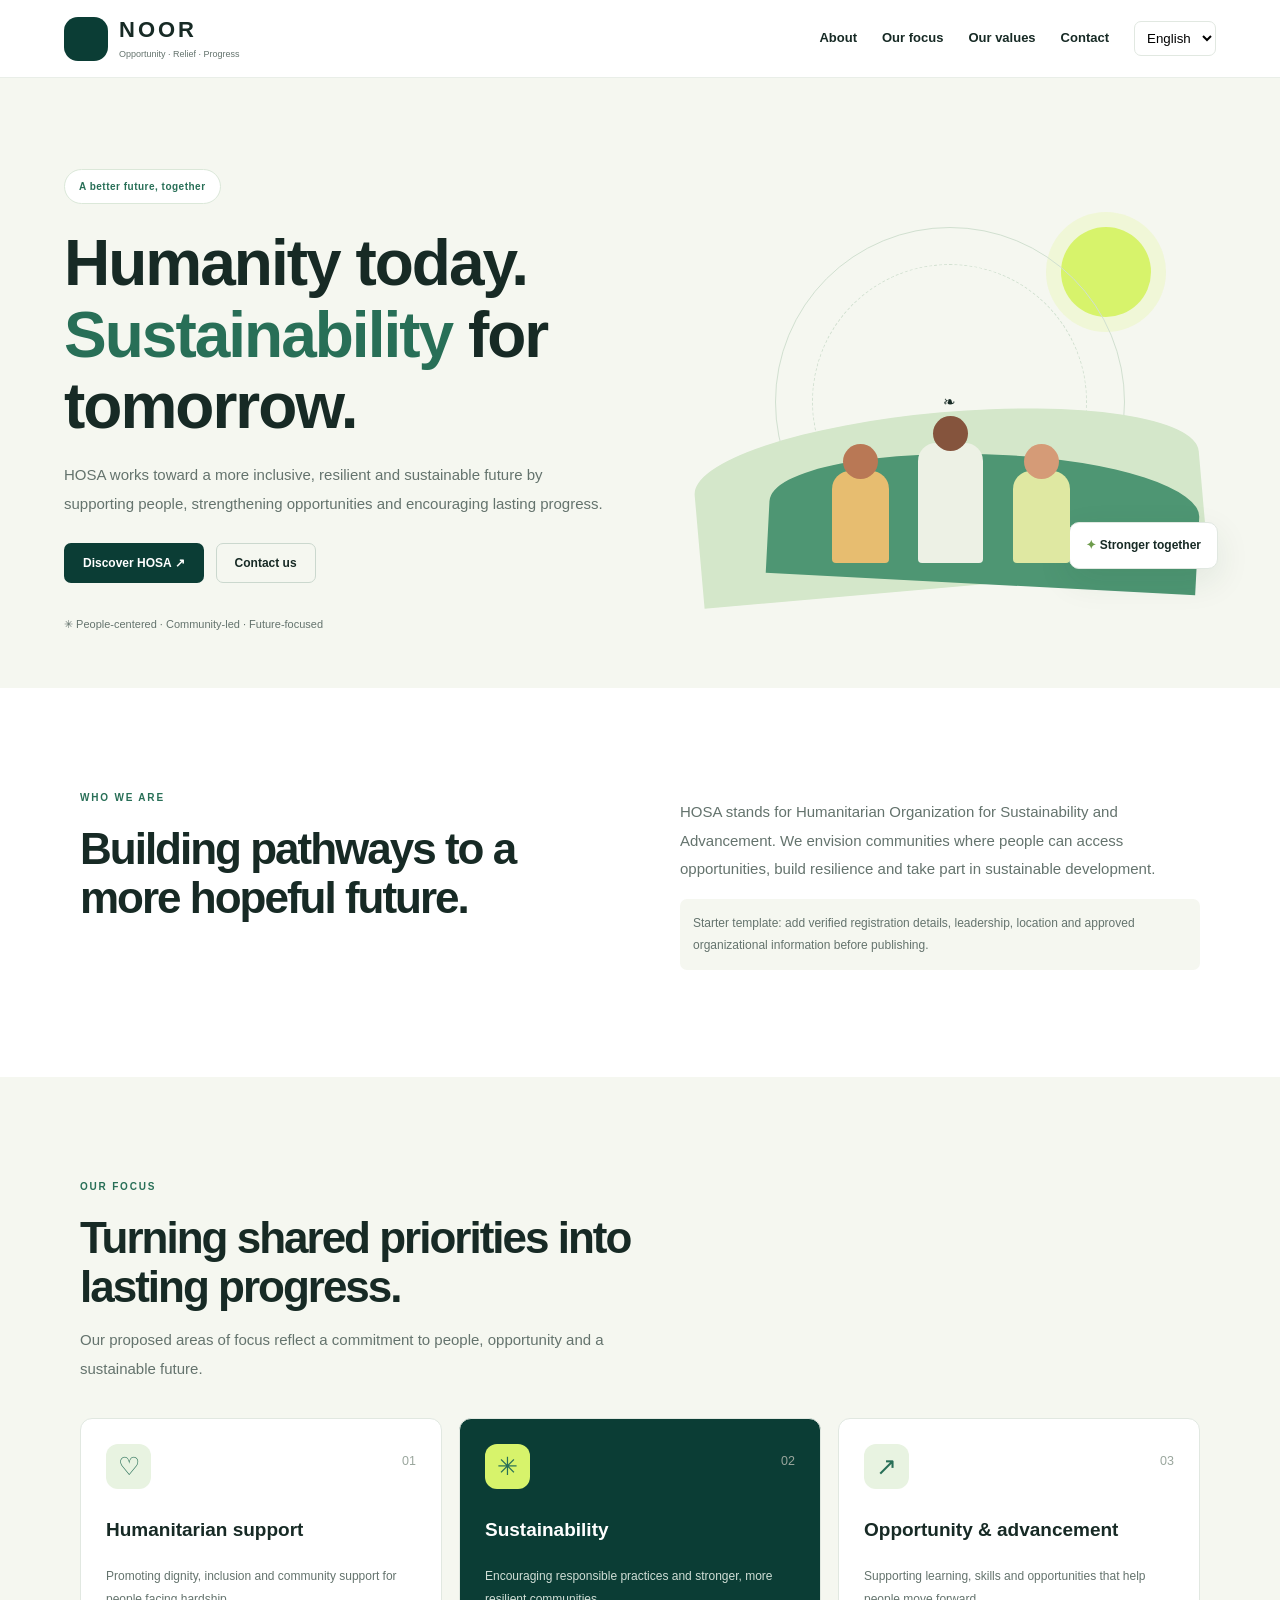
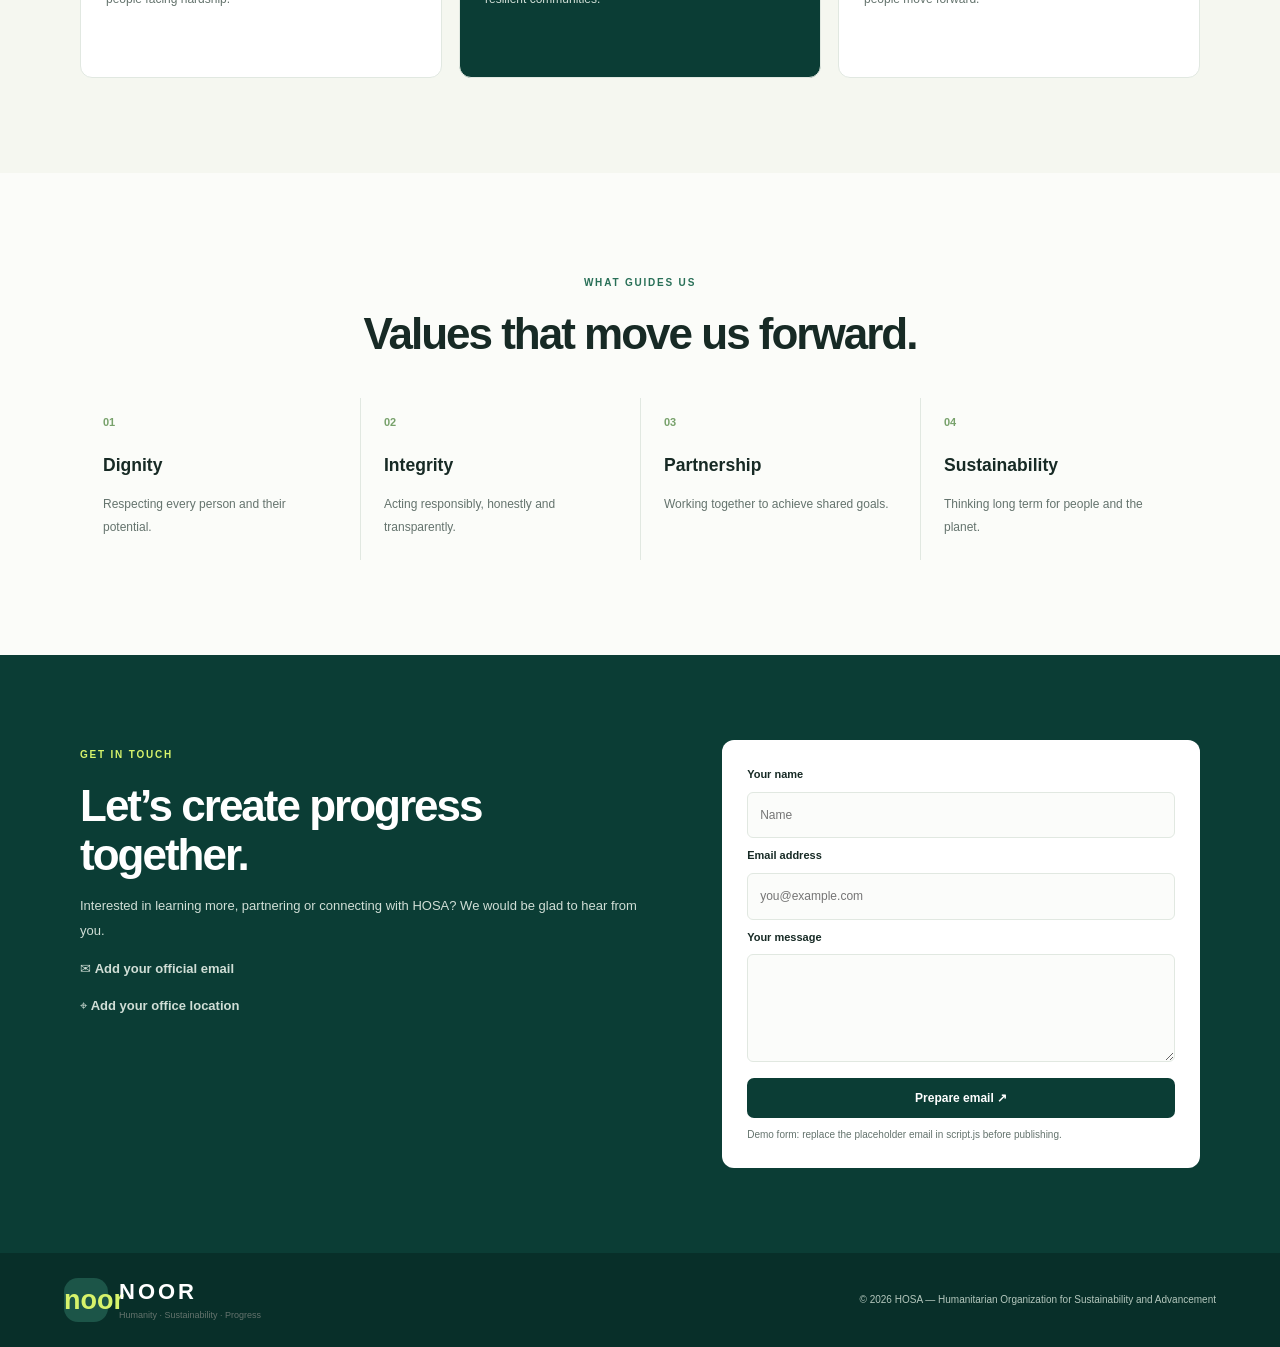
==== commit ff634807: "Refactor header and opportunity sections in index.html Updated header section to remove logo span an" ====
--- a/index.html
+++ b/index.html
@@ -7,7 +7,7 @@
 <link rel="stylesheet" href="styles.css"><script src="script.js" defer></script>
 </head>
 <body>
-<header class="header"><a class="brand" href="#home"><span class="logo">noor</span><span><b>NOOR</b><small>Opportunity · Relief · Progress</small></span></a>
+<header class="header"><a class="brand" href="#home"><span class="logo"></span><span><b>NOOR</b><small>Opportunity · Relief · Progress</small></span></a>
 <button id="menuBtn" class="menu-btn" aria-label="Open menu">☰</button>
 <nav id="nav"><a href="#about" data-en="About" data-ps="زموږ په اړه" data-fa="درباره ما">About</a><a href="#focus" data-en="Our focus" data-ps="زموږ لومړیتوبونه" data-fa="حوزه‌های کاری">Our focus</a><a href="#values" data-en="Our values" data-ps="زموږ ارزښتونه" data-fa="ارزش‌های ما">Our values</a><a href="#contact" data-en="Contact" data-ps="اړیکه" data-fa="تماس">Contact</a>
 <select id="lang" aria-label="Language"><option value="en">English</option><option value="ps">پښتو</option><option value="fa">دری</option></select></nav></header>
@@ -22,7 +22,7 @@
 <section class="section focus" id="focus"><div class="heading"><label>OUR FOCUS</label><h2 data-en="Turning shared priorities into lasting progress." data-ps="ګډ لومړیتوبونه په دوامدار پرمختګ بدلول." data-fa="تبدیل اولویت‌های مشترک به پیشرفت پایدار.">Turning shared priorities into lasting progress.</h2><p data-en="Our proposed areas of focus reflect a commitment to people, opportunity and a sustainable future." data-ps="زموږ کاري لومړیتوبونه د خلکو، فرصتونو او پایدار راتلونکي پر ژمنتیا ولاړ دي." data-fa="حوزه‌های کاری پیشنهادی ما نشان‌دهنده تعهد به مردم، فرصت‌ها و آینده پایدار است.">Our proposed areas of focus reflect a commitment to people, opportunity and a sustainable future.</p></div>
 <div class="cards"><article><span class="ico">♡</span><small>01</small><h3 data-en="Humanitarian support" data-ps="بشردوستانه ملاتړ" data-fa="حمایت بشردوستانه">Humanitarian support</h3><p data-en="Promoting dignity, inclusion and community support for people facing hardship." data-ps="له ستونزو سره مخ خلکو ته د درناوي، ټول‌شمولیت او ټولنیز ملاتړ پیاوړتیا." data-fa="تقویت کرامت، فراگیری و حمایت اجتماعی از افراد نیازمند.">Promoting dignity, inclusion and community support for people facing hardship.</p></article>
 <article class="featured"><span class="ico">✳</span><small>02</small><h3 data-en="Sustainability" data-ps="پایداري" data-fa="پایداری">Sustainability</h3><p data-en="Encouraging responsible practices and stronger, more resilient communities." data-ps="مسؤلانه کړنې او پیاوړې، مقاومې ټولنې هڅول." data-fa="تشویق روش‌های مسئولانه و جوامع نیرومند و تاب‌آور.">Encouraging responsible practices and stronger, more resilient communities.</p></article>
-<article><span class="ico">↗</span><small>03</small><h3 data-en="Opportunity & advancement" data-ps="فرصتونه او پرمختګ" data-fa="فرصت و پیشرفت">Opportunity & advancement</h3><p data-en="Supporting learning, skills and opportunities that help people move forward." data-ps="زده‌کړې، مهارتونو او فرصتونو ته ملاتړ چې خلک مخته وړي." data-fa="حمایت از آموزش، مهارت‌ها و فرصت‌هایی که مردم را به پیش می‌برند.">Supporting learning, skills and opportunities that help people move forward.</p></article></div></section>
+<article><span class="ico">↗</span><small>03</small><h3 data-en="Opportunity & Relief" data-ps="فرصتونه او پرمختګ" data-fa="فرصت و پیشرفت">Opportunity & advancement</h3><p data-en="Supporting learning, skills and opportunities that help people move forward." data-ps="زده‌کړې، مهارتونو او فرصتونو ته ملاتړ چې خلک مخته وړي." data-fa="حمایت از آموزش، مهارت‌ها و فرصت‌هایی که مردم را به پیش می‌برند.">Supporting learning, skills and opportunities that help people move forward.</p></article></div></section>
 <section class="section values" id="values"><div class="heading center"><label>WHAT GUIDES US</label><h2 data-en="Values that move us forward." data-ps="هغه ارزښتونه چې موږ مخته وړي." data-fa="ارزش‌هایی که ما را پیش می‌برند.">Values that move us forward.</h2></div><div class="value-grid"><article><b>01</b><h3 data-en="Dignity" data-ps="انساني کرامت" data-fa="کرامت">Dignity</h3><p data-en="Respecting every person and their potential." data-ps="د هر انسان او وړتیاوو درناوی." data-fa="احترام به هر فرد و توانایی‌های او.">Respecting every person and their potential.</p></article><article><b>02</b><h3 data-en="Integrity" data-ps="رښتینولي" data-fa="صداقت">Integrity</h3><p data-en="Acting responsibly, honestly and transparently." data-ps="په مسؤلانه، صادقانه او روښانه ډول عمل کول." data-fa="عمل‌کردن مسئولانه، صادقانه و شفاف.">Acting responsibly, honestly and transparently.</p></article><article><b>03</b><h3 data-en="Partnership" data-ps="ملګرتیا" data-fa="همکاری">Partnership</h3><p data-en="Working together to achieve shared goals." data-ps="د ګډو موخو لپاره په ګډه کار کول." data-fa="کار مشترک برای رسیدن به اهداف مشترک.">Working together to achieve shared goals.</p></article><article><b>04</b><h3 data-en="Sustainability" data-ps="پایداري" data-fa="پایداری">Sustainability</h3><p data-en="Thinking long term for people and the planet." data-ps="د خلکو او چاپېریال لپاره اوږدمهاله فکر." data-fa="نگاه درازمدت برای مردم و محیط زیست.">Thinking long term for people and the planet.</p></article></div></section>
 <section class="contact" id="contact"><div class="contact-copy"><label>GET IN TOUCH</label><h2 data-en="Let’s create progress together." data-ps="راځئ په ګډه پرمختګ رامنځته کړو." data-fa="بیایید باهم پیشرفت ایجاد کنیم.">Let’s create progress together.</h2><p data-en="Interested in learning more, partnering or connecting with HOSA? We would be glad to hear from you." data-ps="غواړئ HOSA وپېژنئ یا همکاري ورسره وکړئ؟ موږ به ستاسو له پیغام څخه خوښ شو." data-fa="می‌خواهید درباره HOSA بیشتر بدانید یا همکاری کنید؟ از شنیدن پیام شما خوشحال می‌شویم.">Interested in learning more, partnering or connecting with HOSA? We would be glad to hear from you.</p><p>✉ <b data-en="Add your official email" data-ps="خپل رسمي ایمیل ولیکئ" data-fa="ایمیل رسمی را اضافه کنید">Add your official email</b></p><p>⌖ <b data-en="Add your office location" data-ps="د دفتر ځای ولیکئ" data-fa="موقعیت دفتر را اضافه کنید">Add your office location</b></p></div>
 <form id="contactForm"><label for="name" data-en="Your name" data-ps="ستاسو نوم" data-fa="نام شما">Your name</label><input id="name" required placeholder="Name"><label for="email" data-en="Email address" data-ps="برېښنالیک" data-fa="آدرس ایمیل">Email address</label><input id="email" type="email" required placeholder="you@example.com"><label for="message" data-en="Your message" data-ps="ستاسو پیغام" data-fa="پیام شما">Your message</label><textarea id="message" required rows="4"></textarea><button class="button primary" type="submit" data-en="Prepare email ↗" data-ps="ایمیل چمتو کړئ ↗" data-fa="آماده‌سازی ایمیل ↗">Prepare email ↗</button><small id="formNote">Demo form: replace the placeholder email in script.js before publishing.</small></form></section>
